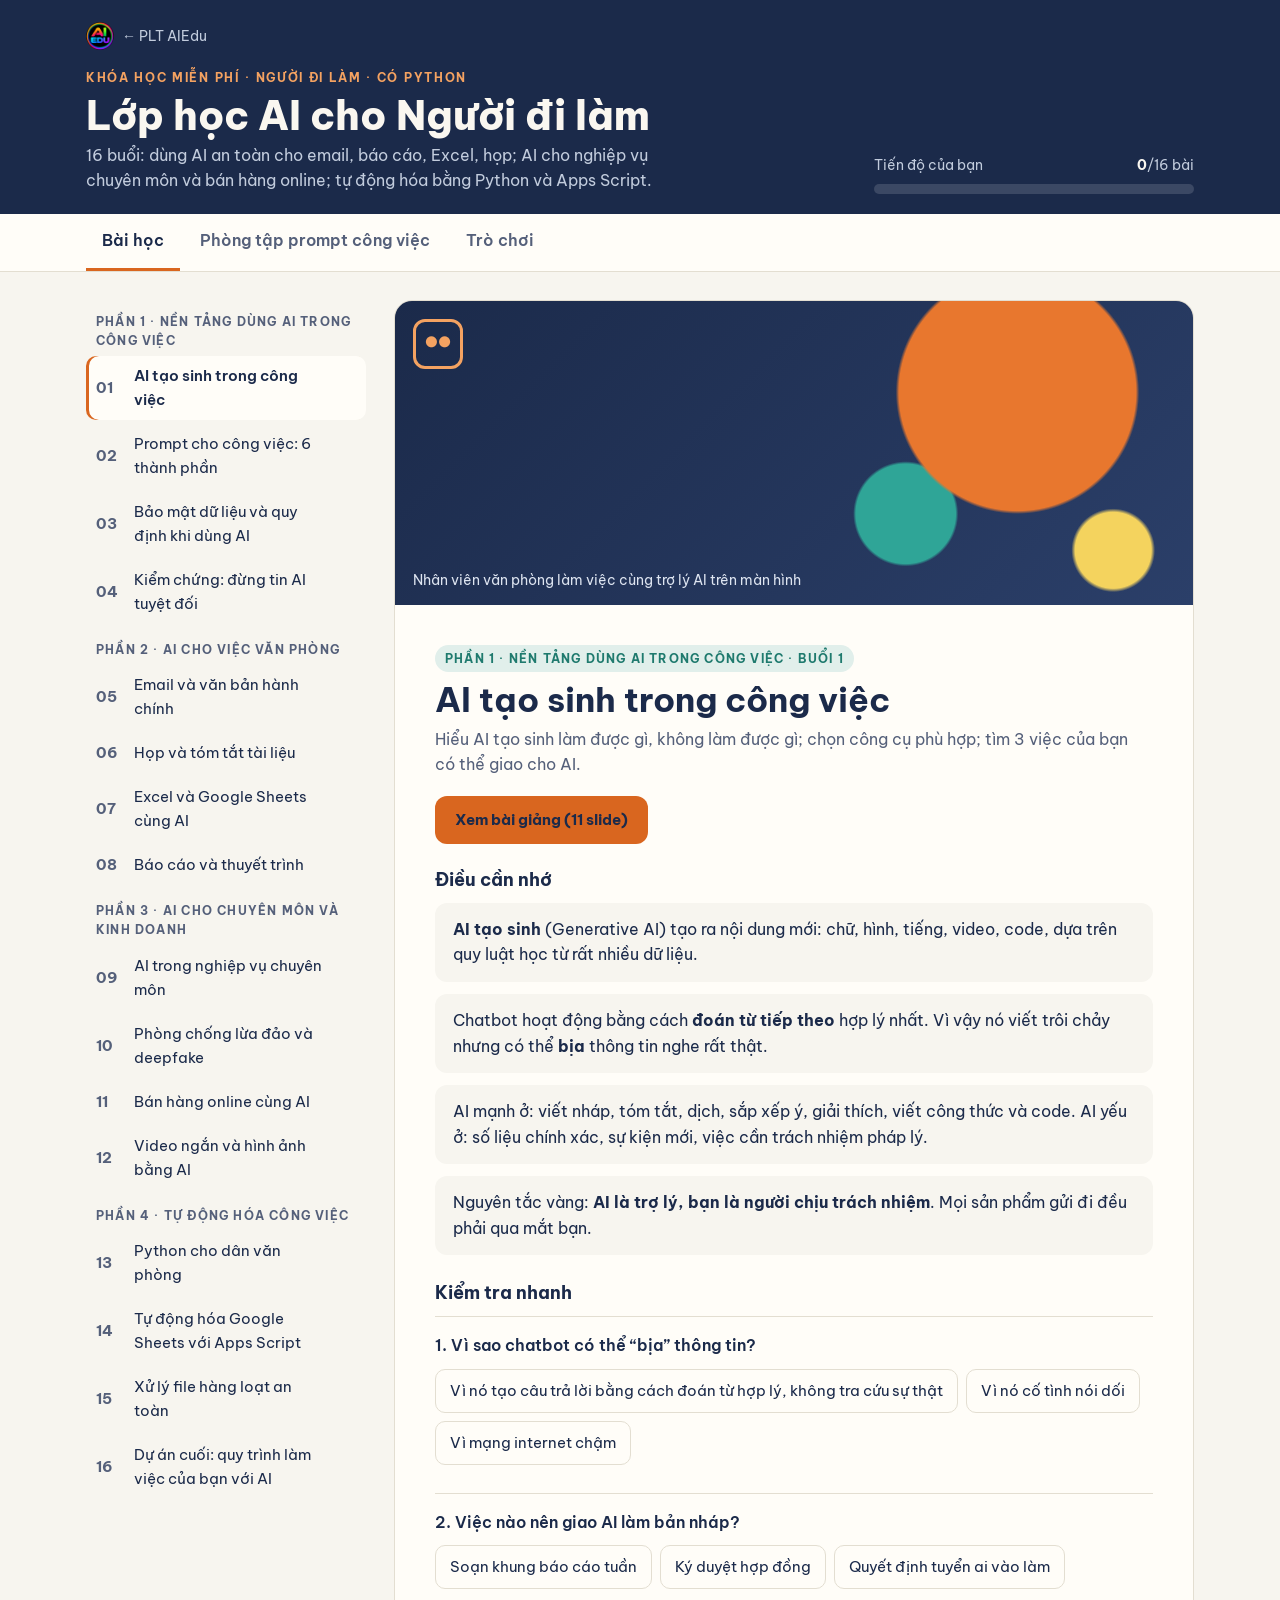
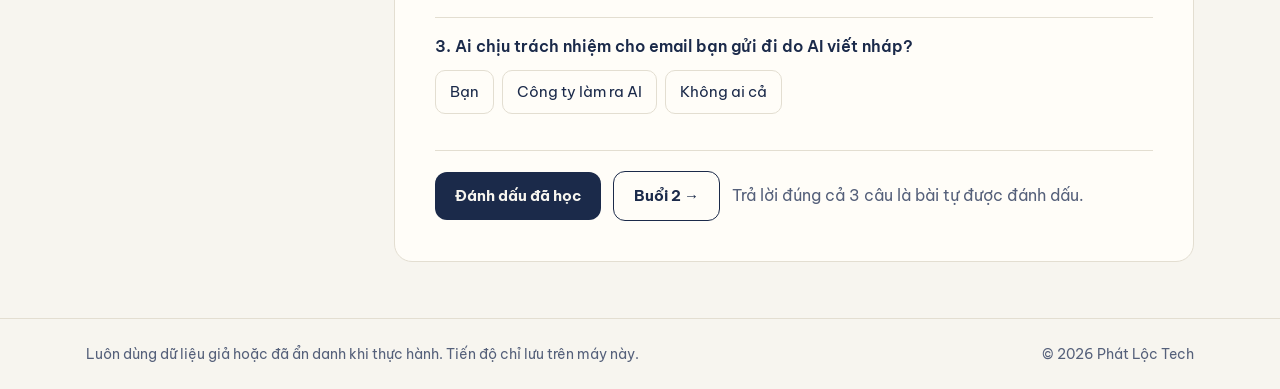
==== di-lam/index.html @ 46fbfd00 "PLT AIEdu: khóa học AI miễn phí 4 cấp Tiểu học, THCS, THPT, Người đi làm: bài giảng, quiz, phòng tập" ====
<!doctype html>
<html lang="vi">
<head>
<meta charset="utf-8">
<meta name="viewport" content="width=device-width, initial-scale=1, viewport-fit=cover">
<title>Lớp học AI cho Người đi làm — PLT AIEdu</title>
<meta name="description" content="16 buổi: dùng AI an toàn cho email, báo cáo, Excel, họp; AI cho nghiệp vụ chuyên môn và bán hàng online; tự động hóa bằng Python và Apps Script.">
<link rel="icon" type="image/png" sizes="32x32" href="../assets/img/favicon-32.png">
<link rel="icon" type="image/png" sizes="64x64" href="../assets/img/favicon-64.png">
<link rel="apple-touch-icon" href="../assets/img/apple-touch-icon.png">
<link rel="preconnect" href="https://fonts.googleapis.com">
<link rel="stylesheet" href="https://fonts.googleapis.com/css2?family=Be+Vietnam+Pro:wght@400;500;600;700;800&family=JetBrains+Mono:wght@500&display=swap">
<link rel="stylesheet" href="../assets/css/site.css">
<link rel="stylesheet" href="../assets/css/hoc.css">
<script src="../assets/js/common.js"></script>
</head>
<body>
<header class="band">
  <div class="wrap">
    <div>
      <a class="home" href="../"><img src="../assets/img/logo.png" alt="" width="28" height="28">← PLT AIEdu</a>
      <div class="eyebrow" style="margin-top:10px">Khóa học miễn phí · Người đi làm · có Python</div>
      <h1>Lớp học AI cho Người đi làm</h1>
      <p>16 buổi: dùng AI an toàn cho email, báo cáo, Excel, họp; AI cho nghiệp vụ chuyên môn và bán hàng online; tự động hóa bằng Python và Apps Script.</p>
    </div>
    <div class="progress" aria-live="polite">
      <div class="row"><span>Tiến độ của bạn</span><span><b id="doneCount">0</b>/<span id="total">0</span> bài</span></div>
      <div class="bar"><i id="barFill"></i></div>
    </div>
  </div>
</header>
<nav class="tabs" aria-label="Mục chính">
  <div class="wrap">
    <a href="#bai-hoc" data-view="bai-hoc">Bài học</a>
    <a href="#phong-tap-prompt" data-view="phong-tap-prompt" id="gymTab">Phòng tập</a>
    <a href="#tro-choi" data-view="tro-choi">Trò chơi</a>
  </div>
</nav>
<main><div class="wrap">
<section class="view" id="v-bai-hoc">
  <div class="lessons">
    <div class="toc" id="toc" aria-label="Danh sách bài"></div>
    <article class="lesson" id="lesson" aria-live="polite"></article>
  </div>
</section>
<section class="view" id="v-phong-tap-prompt" hidden>
  <div class="gym">
    <div class="panel">
      <span class="tag p2" id="gymTag"></span>
      <h2 id="gymTitle"></h2>
      <p class="muted" id="gymIntro"></p>
      <label for="promptBox" class="muted">Prompt bạn định gửi cho AI</label>
      <textarea id="promptBox" spellcheck="false"></textarea>
      <div class="chips" id="samples" aria-label="Câu mẫu"></div>
      <div style="display:flex;gap:10px;flex-wrap:wrap;align-items:center">
        <button class="btn dark" type="button" id="copyBtn">Sao chép</button>
        <span class="muted" id="copyMsg" role="status"></span>
      </div>
      <div class="alert" id="privacy" hidden></div>
    </div>
    <div class="panel">
      <div class="score"><b id="scoreNum">0</b><span class="muted" id="gymUnit"></span></div>
      <p class="muted" id="scoreMsg"></p>
      <ul class="fingers" id="fingers"></ul>
    </div>
  </div>
</section>
<section class="view" id="v-tro-choi" hidden>
  <div class="games" id="gamesBox"></div>
</section>
</div></main>
<footer class="site"><div class="wrap"><span>Luôn dùng dữ liệu giả hoặc đã ẩn danh khi thực hành. Tiến độ chỉ lưu trên máy này.</span><span>© 2026 Phát Lộc Tech</span></div></footer>
<script src="../assets/js/lessons-di-lam.js"></script>
<script src="../assets/js/lessons-di-lam-2.js"></script>
<script src="../assets/js/hoc.js"></script>
</body>
</html>
---- assets/css/site.css ----
/* PLT-AIEdu — bảng màu mực xanh, cam, xanh mòng két; chữ Be Vietnam Pro */
:root{
  --bg:#F7F5EF; --surface:#FFFDF8; --ink:#1B2A4A; --muted:#55607A; --line:#E3DED1;
  --accent:#D9661F; --accent-soft:#FBE6D6; --teal:#1F7A6E; --teal-soft:#E1EFEB;
  --sun:#8A6D0B; --sun-soft:#FBF1CC;
  --band:#1B2A4A; --band-fg:#FAF7F0; --band-muted:#C2CCDD; --band-accent:#F4A261;
  --good:#2C7A4B; --good-soft:#DCEFE4; --bad:#B23A28; --bad-soft:#F8DDD8;
  --f:'Be Vietnam Pro','Segoe UI',Arial,sans-serif;
  --mono:'JetBrains Mono',Consolas,'Courier New',monospace;
  color-scheme:light;
}
@media (prefers-color-scheme: dark){:root:not([data-theme="light"]){
  --bg:#121A2B; --surface:#1A2438; --ink:#EEF1F6; --muted:#A9B3C7; --line:#2C3850;
  --accent:#F29355; --accent-soft:#3A2A22; --teal:#5CC3B3; --teal-soft:#1D3534;
  --sun:#E8C95A; --sun-soft:#3A3420;
  --band:#0C1322; --band-fg:#F3F1EA; --band-muted:#9FB0CB; --band-accent:#F4A261;
  --good:#6FCB93; --good-soft:#1C3527; --bad:#F08B79; --bad-soft:#3B2220;
  color-scheme:dark}}
:root[data-theme="dark"]{
  --bg:#121A2B; --surface:#1A2438; --ink:#EEF1F6; --muted:#A9B3C7; --line:#2C3850;
  --accent:#F29355; --accent-soft:#3A2A22; --teal:#5CC3B3; --teal-soft:#1D3534;
  --sun:#E8C95A; --sun-soft:#3A3420;
  --band:#0C1322; --band-fg:#F3F1EA; --band-muted:#9FB0CB; --band-accent:#F4A261;
  --good:#6FCB93; --good-soft:#1C3527; --bad:#F08B79; --bad-soft:#3B2220;
  color-scheme:dark}
*{box-sizing:border-box}
html{-webkit-text-size-adjust:100%}
body{margin:0;background:var(--bg);color:var(--ink);font-family:var(--f);font-size:16px;line-height:1.6}
img{max-width:100%;display:block}
a{color:inherit}
.wrap{max-width:1140px;margin:0 auto;padding-left:max(16px,env(safe-area-inset-left,0px));padding-right:max(16px,env(safe-area-inset-right,0px))}
.eyebrow{font-size:12px;font-weight:700;letter-spacing:.14em;text-transform:uppercase}
h1,h2,h3{text-wrap:balance;line-height:1.15;margin:0}
.btn{display:inline-flex;align-items:center;gap:8px;font:inherit;font-weight:700;font-size:15px;padding:12px 20px;border-radius:12px;border:0;background:var(--accent);color:#1B2A4A;cursor:pointer;text-decoration:none}
.btn.dark{background:var(--ink);color:var(--bg)}
.btn.ghost{background:transparent;color:inherit;border:1.5px solid currentColor}
.btn:focus-visible,a:focus-visible,button:focus-visible,textarea:focus-visible{outline:3px solid var(--accent);outline-offset:2px}
.tag{display:inline-block;font-size:12px;font-weight:700;letter-spacing:.1em;text-transform:uppercase;padding:4px 10px;border-radius:99px}
.p1{background:var(--teal-soft);color:var(--teal)} .p2{background:var(--accent-soft);color:var(--accent)}
.p3{background:var(--sun-soft);color:var(--sun)} .p4{background:var(--line);color:var(--ink)}
.mono{font-family:var(--mono);font-size:.92em}
.muted{color:var(--muted)}
/* Ảnh dự phòng khi chưa có file ảnh */
.ph{position:relative;display:flex;align-items:flex-end;background:
  radial-gradient(circle at 78% 30%,#E8772E 0 18%,transparent 18.5%),
  radial-gradient(circle at 64% 70%,#2FA597 0 9%,transparent 9.5%),
  radial-gradient(circle at 90% 82%,#F4D35E 0 5%,transparent 5.5%),
  linear-gradient(135deg,#1B2A4A,#2B3F69);color:#FAF7F0;border-radius:inherit;overflow:hidden;width:100%;height:100%;min-height:180px}
.ph span{padding:14px 18px;font-size:14px;line-height:1.45;max-width:70%;color:#DDE4F0}
.ph::before{content:"";position:absolute;left:18px;top:18px;width:44px;height:44px;border-radius:12px;border:3px solid #F4A261;
  background:radial-gradient(circle at 35% 45%,#F4A261 0 5px,transparent 6px),radial-gradient(circle at 65% 45%,#F4A261 0 5px,transparent 6px)}
footer.site{border-top:1px solid var(--line);color:var(--muted);font-size:14px}
footer.site .wrap{padding-block:24px;display:flex;flex-wrap:wrap;gap:12px 28px;justify-content:space-between}
@media (prefers-reduced-motion:reduce){*{transition:none!important;animation:none!important}}
---- assets/css/hoc.css ----
header.band{background:var(--band);color:var(--band-fg);padding-top:env(safe-area-inset-top,0px)}
header .wrap{padding-block:22px 20px;display:flex;flex-wrap:wrap;gap:18px;align-items:flex-end;justify-content:space-between}
header .eyebrow{color:var(--band-accent)}
header a.home{color:var(--band-muted);text-decoration:none;font-size:14px;display:inline-flex;align-items:center;gap:8px}
header a.home img{border-radius:50%}
h1{font-size:clamp(28px,4.5vw,40px);font-weight:800;margin:6px 0 4px}
header p{margin:0;color:var(--band-muted);max-width:52ch}
.progress{min-width:240px;flex:0 1 320px}
.progress .row{display:flex;justify-content:space-between;font-size:14px;color:var(--band-muted);font-variant-numeric:tabular-nums}
.progress .row b{color:var(--band-fg)}
.bar{height:10px;border-radius:99px;background:rgba(255,255,255,.14);overflow:hidden;margin-top:8px}
.bar i{display:block;height:100%;background:var(--band-accent);width:0;transition:width .4s}
nav.tabs{background:var(--surface);border-bottom:1px solid var(--line);position:sticky;top:0;z-index:5}
nav.tabs .wrap{display:flex;gap:4px;overflow-x:auto}
nav.tabs a{padding:14px 16px;color:var(--muted);text-decoration:none;font-weight:600;border-bottom:3px solid transparent;white-space:nowrap}
nav.tabs a[aria-current="page"]{color:var(--ink);border-color:var(--accent)}
main .wrap{padding-block:28px 56px}
.lessons{display:grid;grid-template-columns:280px minmax(0,1fr);gap:28px;align-items:start}
.toc{display:flex;flex-direction:column;gap:4px;position:sticky;top:64px}
.toc .part{font-size:12px;font-weight:700;letter-spacing:.1em;text-transform:uppercase;color:var(--muted);margin:12px 0 2px 10px}
.toc button{display:grid;grid-template-columns:30px 1fr 20px;align-items:center;gap:8px;text-align:left;border:0;background:transparent;color:var(--ink);font:inherit;font-size:15px;padding:8px 10px;border-radius:10px;cursor:pointer}
.toc button:hover{background:var(--surface)}
.toc button[aria-current="true"]{background:var(--surface);box-shadow:inset 3px 0 0 var(--accent);font-weight:600}
.toc .n{font-variant-numeric:tabular-nums;color:var(--muted);font-weight:700}
.toc .ok{color:var(--good);font-weight:800}
.lesson{background:var(--surface);border:1px solid var(--line);border-radius:18px;overflow:hidden;min-width:0}
.lesson .cover{aspect-ratio:21/8;background:var(--line)}
.lesson .cover img,.lesson .cover .ph{width:100%;height:100%;object-fit:cover;border-radius:0}
.lesson .in{padding:clamp(20px,4vw,40px)}
.lesson h2{font-size:clamp(24px,3.4vw,34px);margin:8px 0 8px}
.lesson .goal{color:var(--muted);margin:0 0 18px;max-width:65ch}
.watch{display:flex;flex-wrap:wrap;gap:10px;margin-bottom:26px}
.points{list-style:none;padding:0;margin:0 0 28px;display:grid;gap:12px}
.points li{padding:14px 18px;border-radius:12px;background:var(--bg);max-width:72ch}
h3{font-size:18px;margin:0 0 12px}
.quiz{display:grid;gap:18px}
.q{border-top:1px solid var(--line);padding-top:16px}
.q p{margin:0 0 10px;font-weight:600}
.opts{display:flex;flex-wrap:wrap;gap:8px}
.opt{font:inherit;font-size:15px;padding:9px 14px;border-radius:10px;border:1.5px solid var(--line);background:var(--surface);color:var(--ink);cursor:pointer;text-align:left}
.opt:hover{border-color:var(--muted)}
.opt.right{background:var(--good-soft);border-color:var(--good)}
.opt.wrong{background:var(--bad-soft);border-color:var(--bad)}
.fb{margin:10px 0 0;font-size:14.5px;color:var(--muted)}
.fb b.g{color:var(--good)} .fb b.r{color:var(--bad)}
.done-row{display:flex;flex-wrap:wrap;gap:12px;align-items:center;margin-top:26px;padding-top:20px;border-top:1px solid var(--line)}
.gym{display:grid;grid-template-columns:minmax(0,1.3fr) minmax(0,1fr);gap:24px;align-items:start}
.panel{background:var(--surface);border:1px solid var(--line);border-radius:18px;padding:clamp(18px,3vw,30px);min-width:0}
.panel h2{font-size:26px;margin:8px 0 6px}
textarea{width:100%;min-height:170px;font:inherit;font-size:16px;line-height:1.55;padding:14px;border-radius:12px;border:1.5px solid var(--line);background:var(--bg);color:var(--ink);resize:vertical}
.chips{display:flex;flex-wrap:wrap;gap:8px;margin:12px 0}
.chip{font:inherit;font-size:14px;padding:6px 12px;border-radius:99px;border:1.5px solid var(--line);background:transparent;color:var(--ink);cursor:pointer}
.score{display:flex;align-items:baseline;gap:10px}
.score b{font-size:56px;line-height:1;font-weight:800;font-variant-numeric:tabular-nums;color:var(--accent)}
.fingers{list-style:none;padding:0;margin:16px 0 0;display:grid;gap:8px}
.fingers li{display:grid;grid-template-columns:26px 1fr;gap:10px;align-items:start;padding:10px 12px;border-radius:12px;background:var(--bg)}
.fingers .st{font-weight:800;text-align:center;border-radius:99px;width:26px;height:26px;line-height:26px;font-size:14px}
.fingers .yes .st{background:var(--good-soft);color:var(--good)}
.fingers .no .st{background:var(--line);color:var(--muted)}
.fingers small{display:block;color:var(--muted);font-size:13.5px;line-height:1.45}
.alert{margin-top:14px;padding:12px 14px;border-radius:12px;background:var(--bad-soft);font-size:14.5px}
.games{display:grid;grid-template-columns:repeat(2,minmax(0,1fr));gap:24px}
.card-q{font-size:20px;font-weight:700;min-height:64px;margin:14px 0}
.choice{display:flex;flex-wrap:wrap;gap:8px}
.light{display:inline-block;width:12px;height:12px;border-radius:50%;margin-right:6px;vertical-align:-1px}
.l-r{background:#C8402F}.l-y{background:#E9B949}.l-g{background:#3A8D5C}
.counter{font-variant-numeric:tabular-nums;color:var(--muted);font-size:14px}
@media (max-width:820px){
  .lessons,.gym,.games{grid-template-columns:1fr}
  .toc{position:static;flex-direction:row;overflow-x:auto;gap:6px;padding-bottom:6px}
  .toc .part{display:none}
  .toc button{grid-template-columns:auto auto;white-space:nowrap;background:var(--surface);border:1px solid var(--line)}
  .toc button .t{display:none}
  .lesson .cover{aspect-ratio:16/9}
}
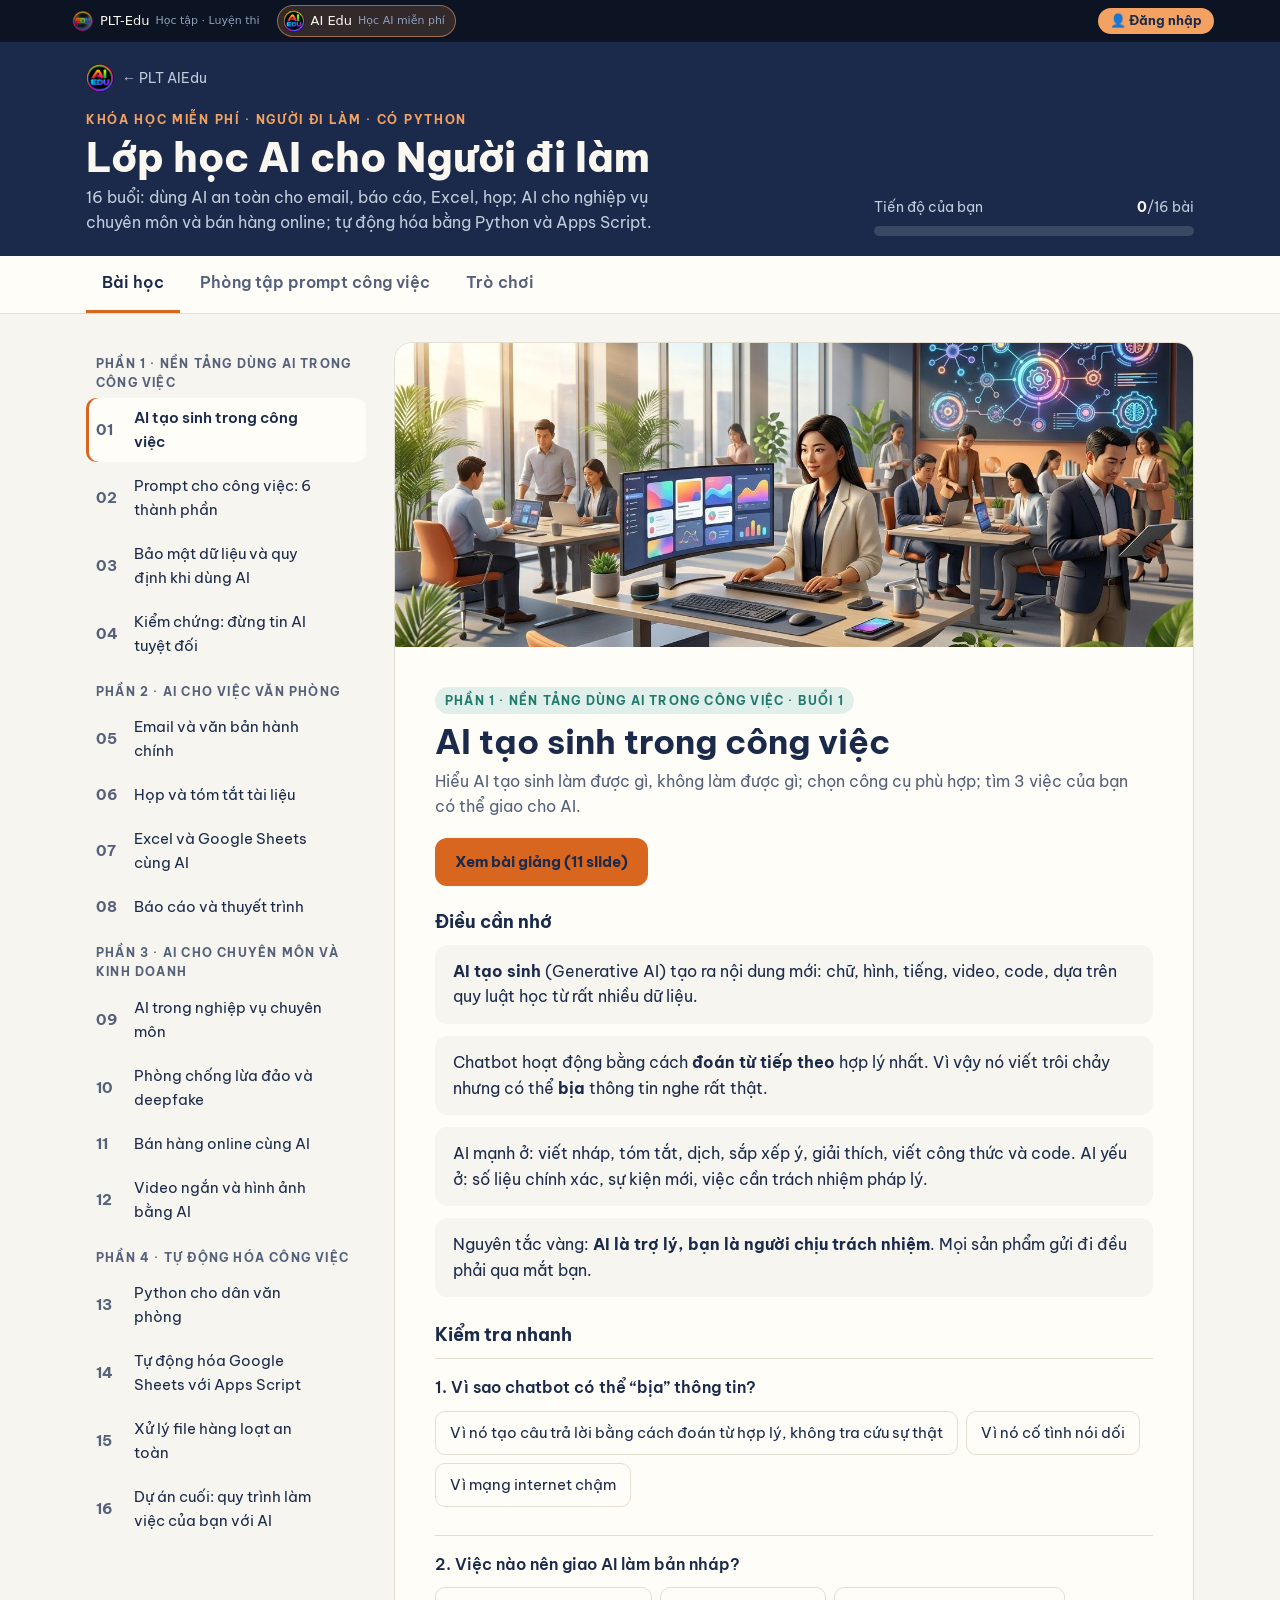
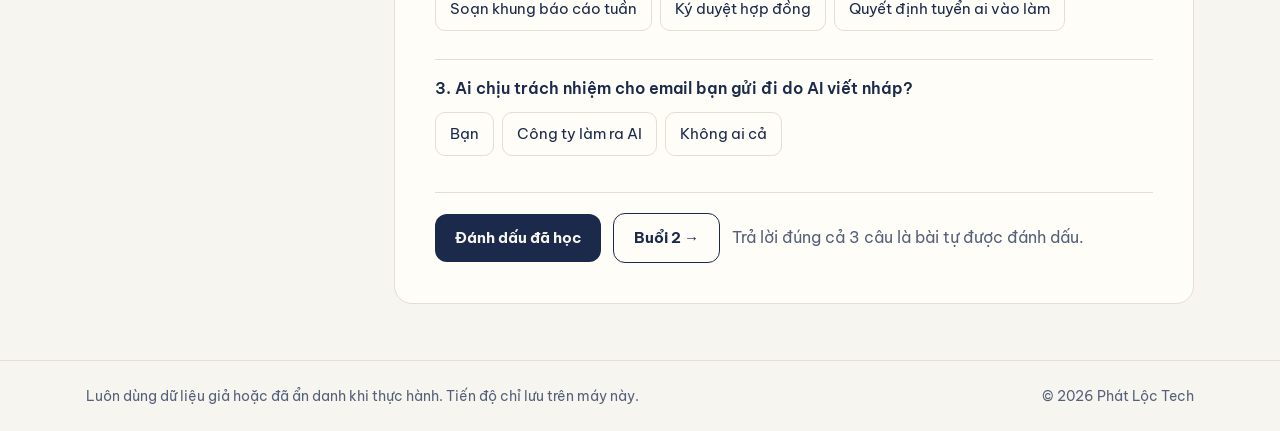
==== commit 0376a6b0: "Đưa liên kết PLT-Edu ⇄ AI Edu lên cạnh logo, nút Đăng nhập vào hàng menu; bỏ thanh riêng phía trên C" ====
--- a/di-lam/index.html
+++ b/di-lam/index.html
@@ -12,7 +12,7 @@
 <link rel="stylesheet" href="https://fonts.googleapis.com/css2?family=Be+Vietnam+Pro:wght@400;500;600;700;800&family=JetBrains+Mono:wght@500&display=swap">
 <link rel="stylesheet" href="../assets/css/site.css">
 <link rel="stylesheet" href="../assets/css/hoc.css">
-<script src="../assets/js/common.js"></script>
+<script src="../assets/js/common.js?v=3"></script>
 </head>
 <body>
 <header class="band">
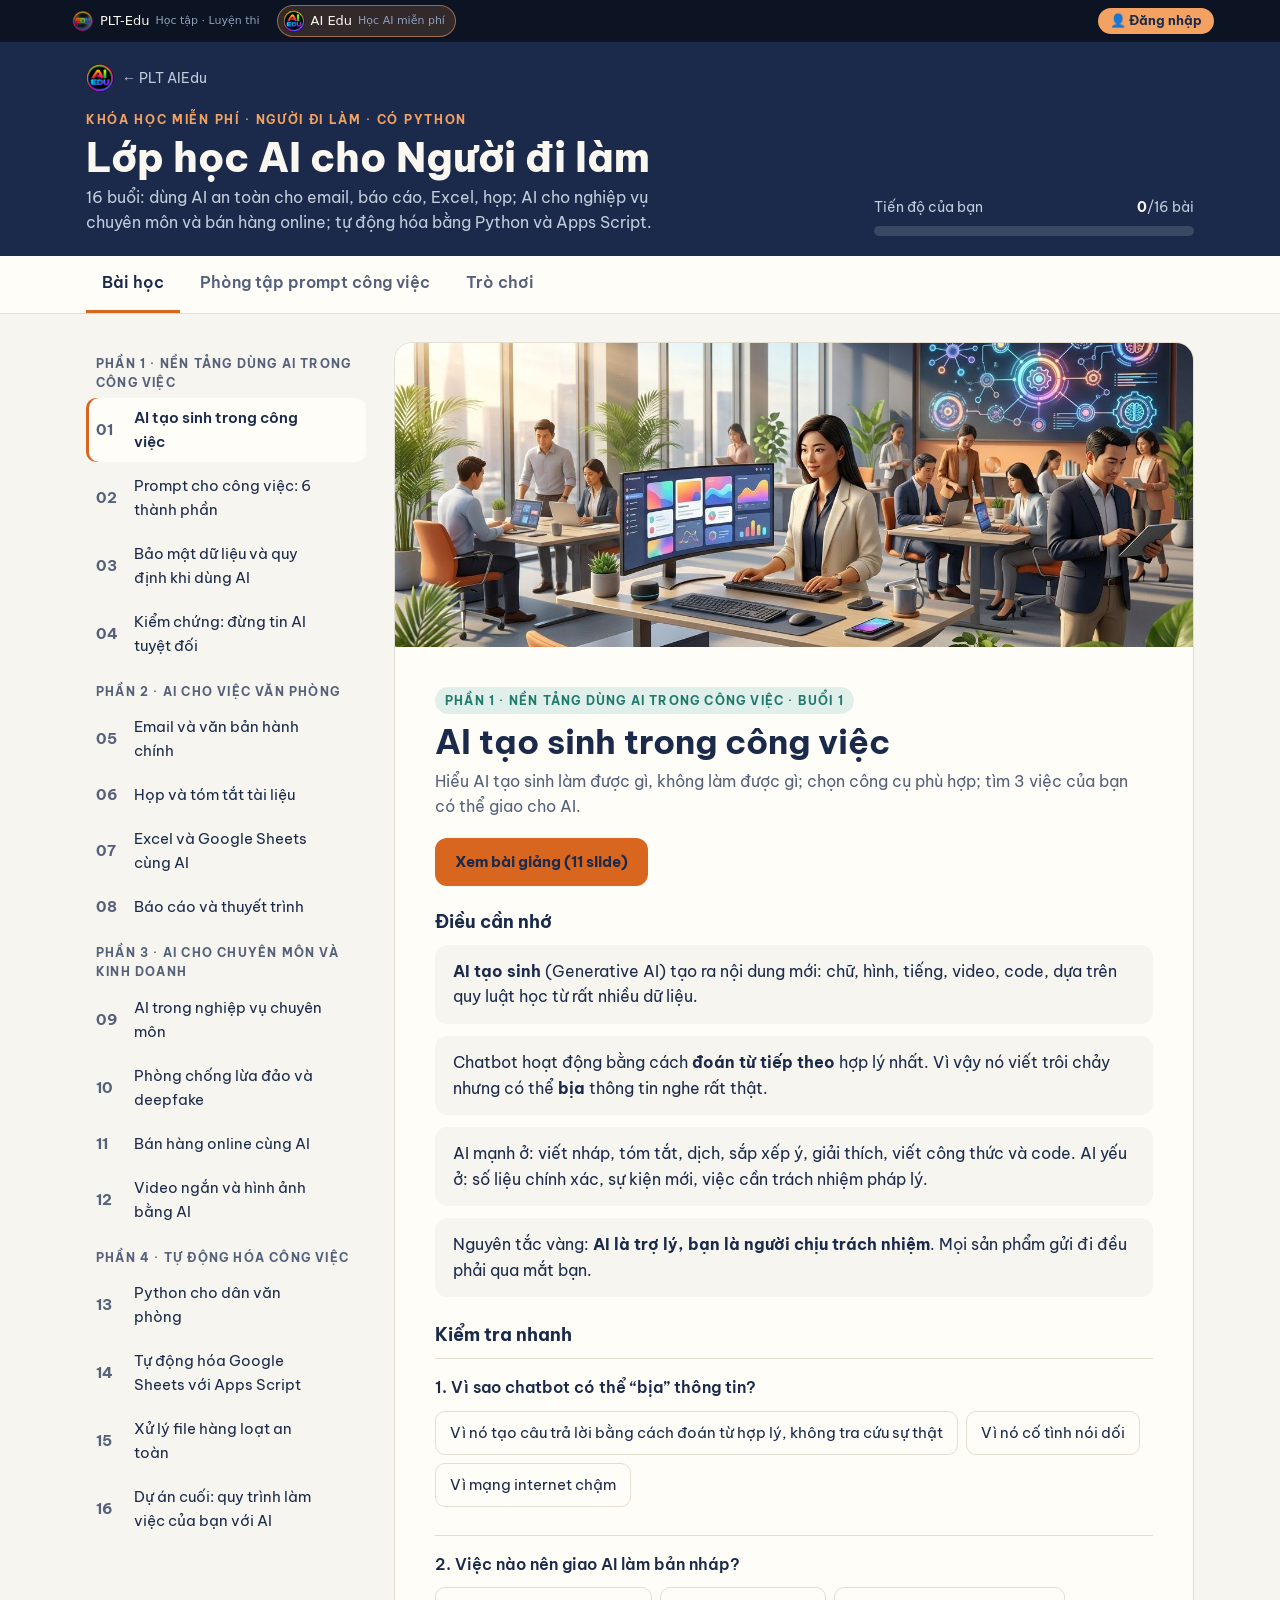
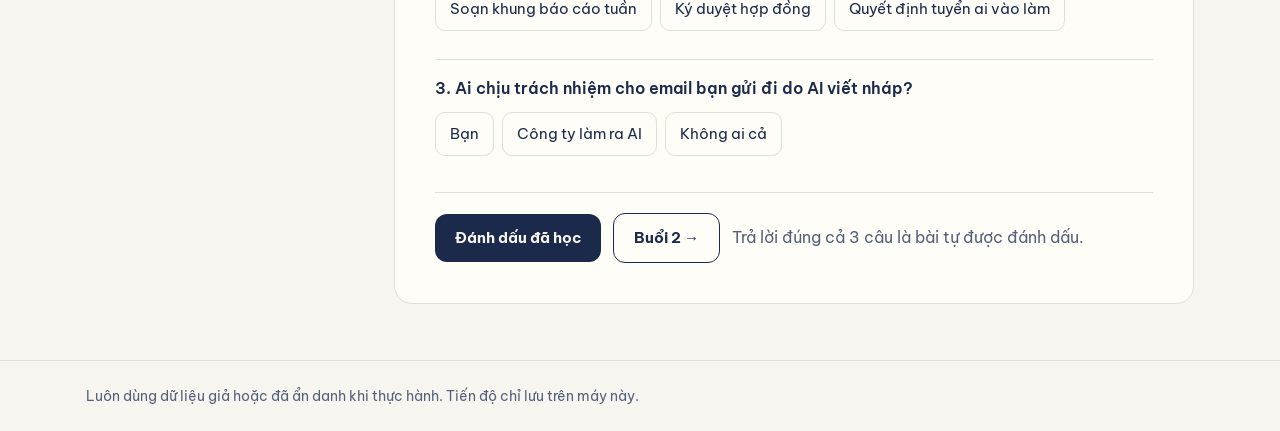
==== commit 3d54dead: "Tạm bỏ "Phát Lộc Tech" ở chân trang (thêm lại khi publish) Co-Authored-By: Claude Opus 5.5 <noreply@" ====
--- a/di-lam/index.html
+++ b/di-lam/index.html
@@ -69,7 +69,7 @@
   <div class="games" id="gamesBox"></div>
 </section>
 </div></main>
-<footer class="site"><div class="wrap"><span>Luôn dùng dữ liệu giả hoặc đã ẩn danh khi thực hành. Tiến độ chỉ lưu trên máy này.</span><span>© 2026 Phát Lộc Tech</span></div></footer>
+<footer class="site"><div class="wrap"><span>Luôn dùng dữ liệu giả hoặc đã ẩn danh khi thực hành. Tiến độ chỉ lưu trên máy này.</span></div></footer>
 <script src="../assets/js/lessons-di-lam.js"></script>
 <script src="../assets/js/lessons-di-lam-2.js"></script>
 <script src="../assets/js/hoc.js"></script>
